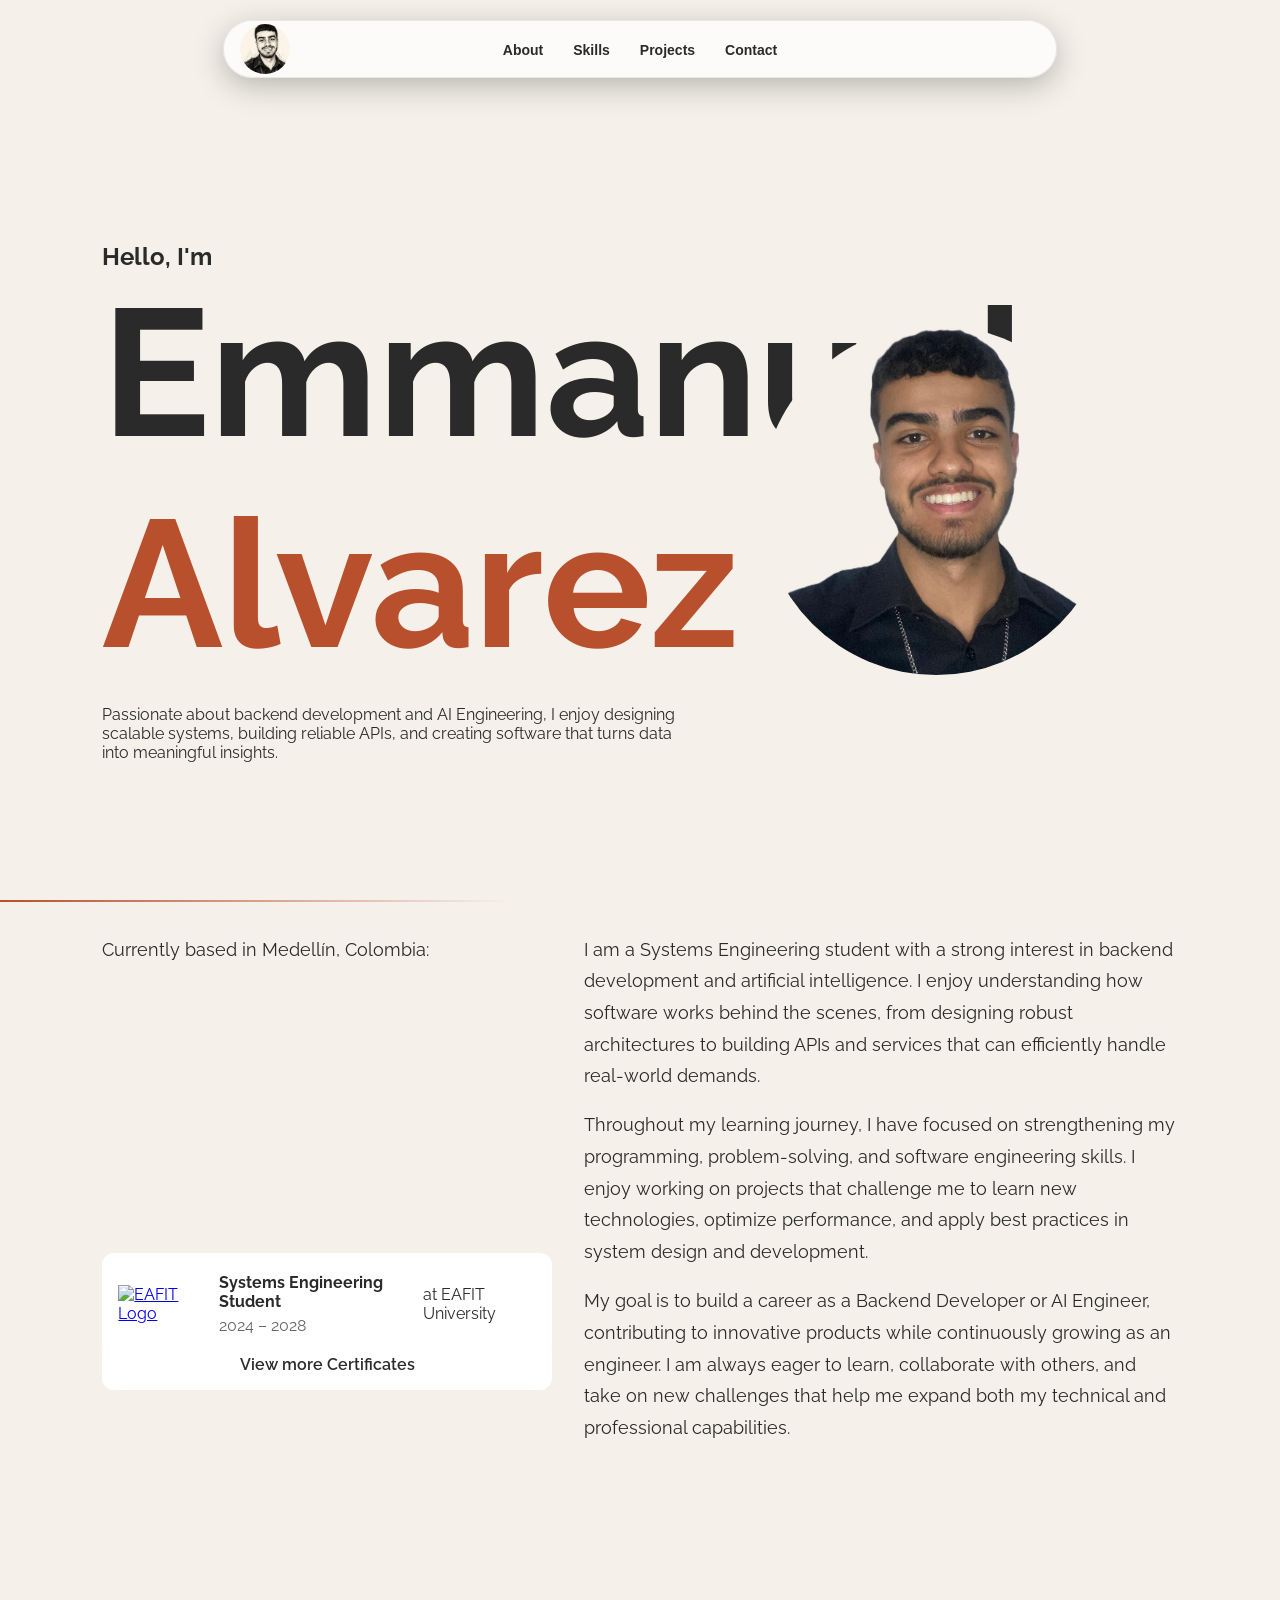
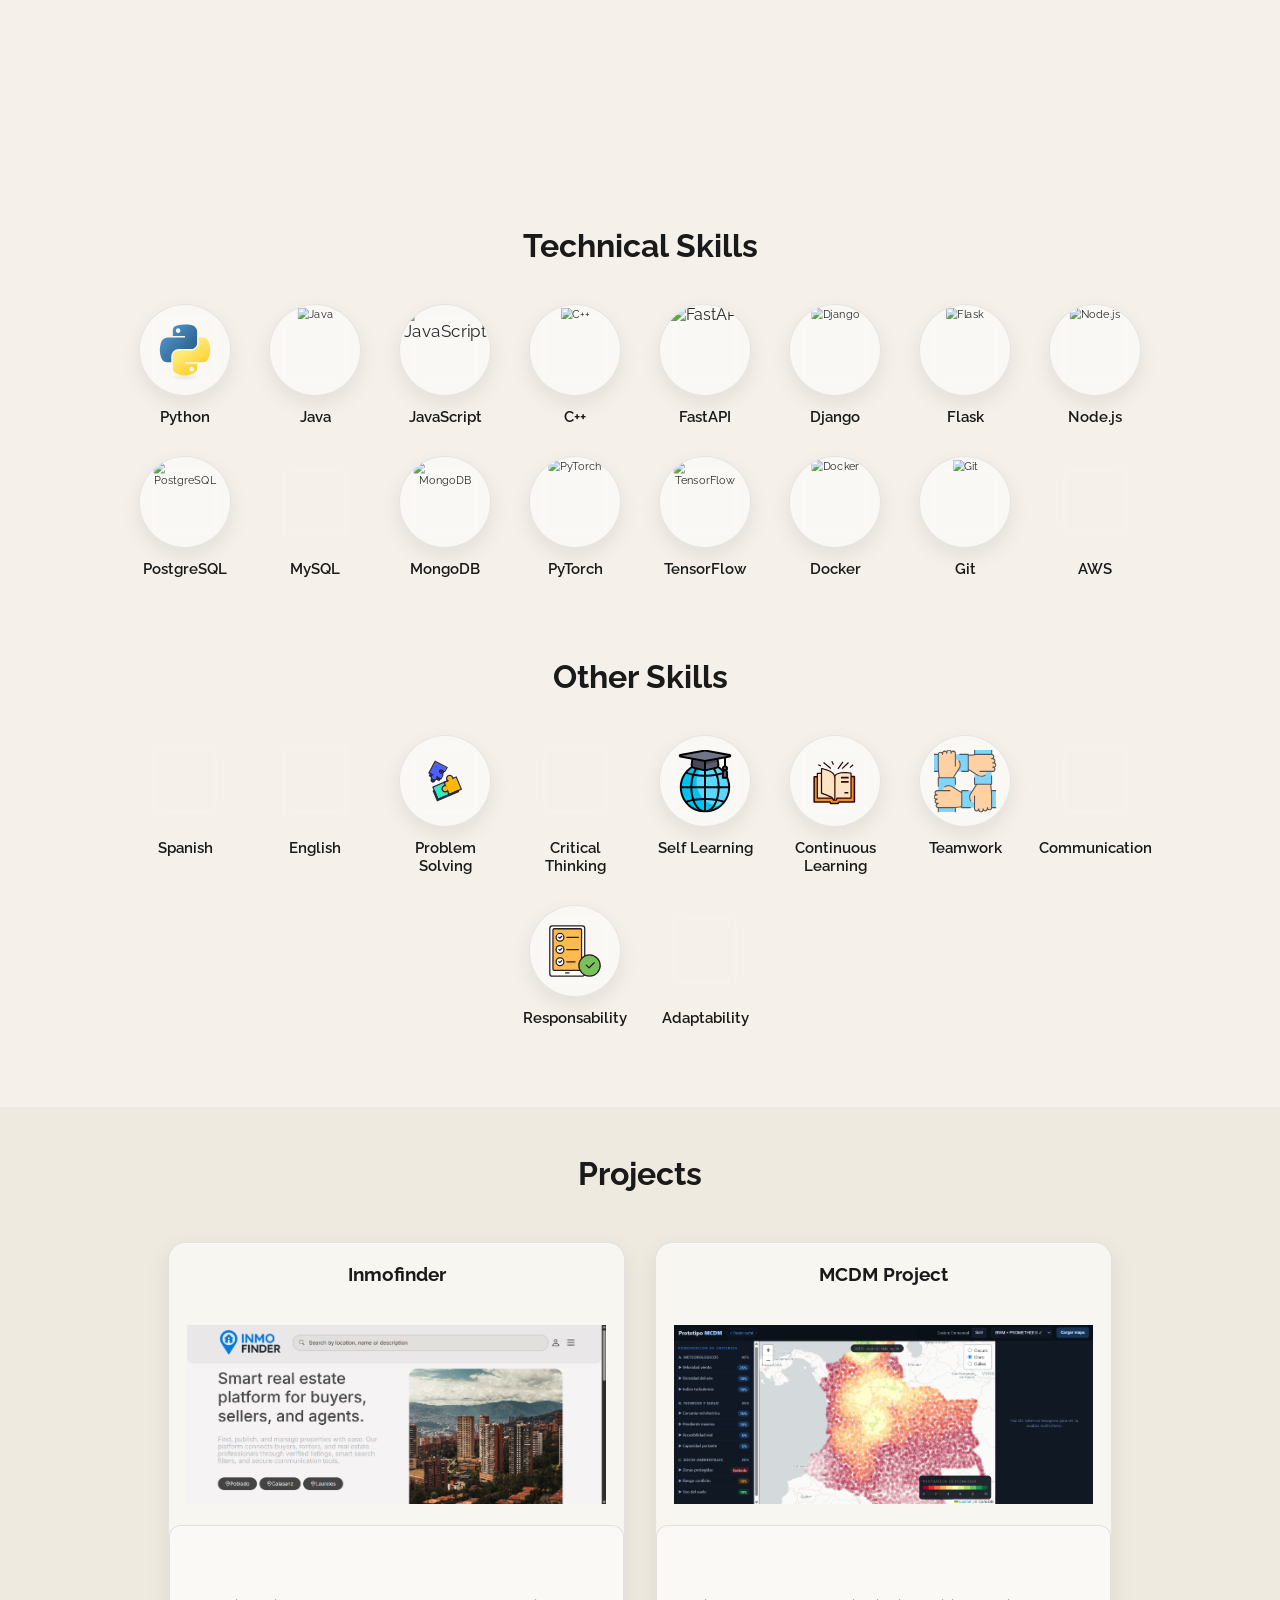
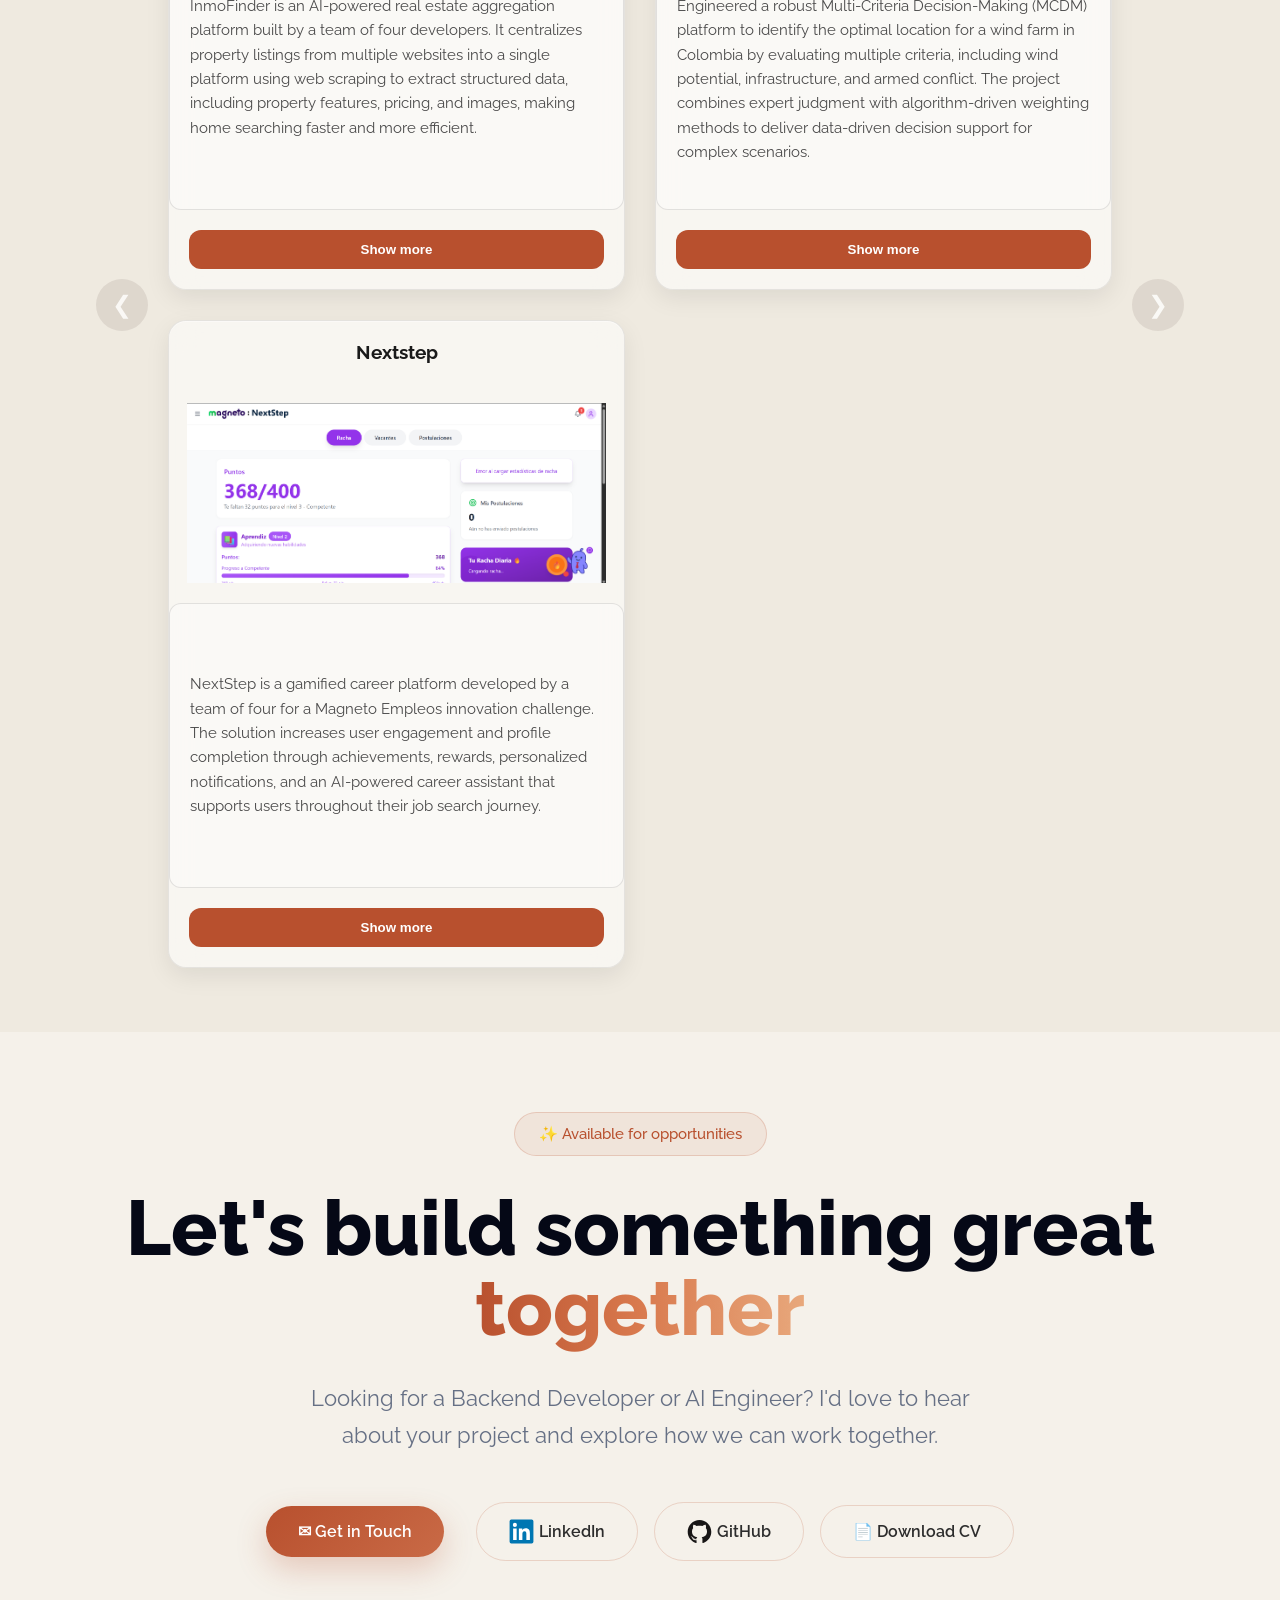
==== index.html @ 3310d873 "fix(estructure)" ====
<!DOCTYPE html>
<html lang="es">
<head>
    <meta charset="UTF-8">
    <meta http-equiv="X-UA-Compatible" content="IE=edge">
    <meta name="viewport" content="width=device-width, initial-scale=1.0">
    <link rel="stylesheet" href="index.css">
    <!-- Fuente del Proyecto Raleway -->
    <link href="https://fonts.googleapis.com/css2?family=Raleway:wght@500&display=swap" rel="stylesheet">
    <title>Emmanuel Alvarez | AI & Backend Developer</title>
    <link rel="icon" type="image/png" href="img/portrait.png">
</head>

<body>

    <script src="https://cdn.jsdelivr.net/npm/@emailjs/browser@4/dist/email.min.js"></script>

    <script>
        emailjs.init({
            publicKey: "1K0D6yAIFUztXibDL",
        });
    </script>

    <div id="topbar-container">
        <script src="topbar/topbar.js"></script>
    </div>


    <section id="introduction" class="section about">
        <div class="about-content">
            <h1>Hello, I'm</h1>
            <p class="about-name">Emmanuel<br><span style="color: #B8502E;"> Alvarez</span></p>
            <p>Passionate about backend development and AI Engineering, I enjoy designing scalable systems, building reliable APIs, and creating software that turns data into meaningful insights.</p>
        </div>

        <div class="about-image">
            <img src="img/profile.jpeg" alt="Profile Picture">
        </div>
    </section>


    <section id="about" class="section aboutExtended">

    <div class="about-left">
    
        <div class="about-location">
            <p>Currently based in Medellín, Colombia:</p>
        </div>

        <div class="about-map">
            <iframe
                src="https://www.google.com/maps?q=Medellin,Colombia&output=embed"
                loading="lazy">
            </iframe>
        </div>

        <div class="education-card">
            <a href="https://www.eafit.edu.co/" target="_blank">
                <img src="img/eafit_logo.jpg" alt="EAFIT Logo">
            </a>
        
            <div class="education-info">
                <h4>Systems Engineering Student</h4>
                <p>2024 – 2028</p>
            </div>

            <div><p>at EAFIT University</p></div>

        </div>

        
        <div id="certificates-container">
            <script src="certificates/certificates.js"></script>
        </div>

        <div class="certificates-link">
            <a href="#"  id="open-certificates">
                View more Certificates
            </a>
        </div>
    </div>

        <div class="about-description">
            <p>I am a Systems Engineering student with a strong interest in backend development and artificial intelligence. I enjoy understanding how software works behind the scenes, from designing robust architectures to building APIs and services that can efficiently handle real-world demands.</p>
            <p>Throughout my learning journey, I have focused on strengthening my programming, problem-solving, and software engineering skills. I enjoy working on projects that challenge me to learn new technologies, optimize performance, and apply best practices in system design and development.</p>
            <p>My goal is to build a career as a Backend Developer or AI Engineer, contributing to innovative products while continuously growing as an engineer. I am always eager to learn, collaborate with others, and take on new challenges that help me expand both my technical and professional capabilities.</p>
        </div>
    </section>

    <section id="skills" class="section skills">
        <div id="skills-container">
            <script src="skills/skills.js"></script>
        </div>
    </section>

    <section id="projects" class="section projects">
        <div id="projects-container">
            <script src="project-viewer/project-viewer.js"></script>
            <script src="projects/projects.js"></script>
        </div>
    </section>

    <section id="contact" class="section contact">
        <div class="contact-container">

            <span class="availability-badge">
              ✨ Available for opportunities
            </span>

            <h2 class="contact-title">
              Let's build something great
              <span>together</span>
            </h2>

            <p class="contact-description">
              Looking for a Backend Developer or AI Engineer? I'd love 
              to hear about your project and explore how we can work together.
            </p>

            <div class="contact-actions">
                <a
                    href="#"
                    id="open-contact-form"
                    class="btn btn-primary"
                >
                  ✉ Get in Touch
                </a>
                <div id="contact-form-container">
                    <script src="contact-form/contact-form.js"></script>
                </div>

                <a
                  href="https://www.linkedin.com/in/emmanuel-a-228139344/"
                  target="_blank"
                  class="btn btn-secondary"
                >
                    <img src="img/linkedin.svg" alt="LinkedIn Icon"  class="social-icon">
                    LinkedIn
                </a>

                <a
                  href="https://github.com/Emmanuel0930"
                  target="_blank"
                  class="btn btn-secondary"
                >

                    <img src="img/github.svg" alt="GitHub Icon"  class="social-icon">
                    GitHub
                </a>
                <a
                    href="docs/Emmanuel_A_CV.pdf"
                    download="Emmanuel_A_CV.pdf"
                    class="btn btn-secondary"
                >
                    📄 Download CV
                </a>
            </div>
        </div>
    </section>
</body>
</html>
---- index.css ----
body {
    margin: 0;
    padding-top: 100px;
    background: #F5F1EA;
    color: #2a2a2a;
    font-family: 'Raleway', sans-serif;
}

.section {
    min-height: 100vh;
    display: flex;
}

.about {
    min-height: calc(100vh - 100px);
    background: #F5F1EA;
    display: flex;
    align-items: center;
    justify-content: space-between;
    padding: 0 8%;
}


.about-content {
    width: 55%;
}

.about-name {
    font-size: 20vh;
    font-weight: 700;
    margin-bottom: 1rem;
    margin-top: -1.5rem;
}

.about-image {
    width: 45%;
    display: flex;
    justify-content: center;
}

.about-image img {
    width: 350px;
    height: 350px;
    border-radius: 50%;
    object-fit: cover;
    object-position: center 90%;
}


.about::after {
    content: "";
    position: absolute;
    bottom: -2px;

    left:0%;
    transform: translateX(-50%);

    width: 80%;
    height: 2px;

    background: linear-gradient(
        90deg,
        transparent,
        #B8502E,
        transparent
    );
}

.aboutExtended {
    display: flex;
    justify-content: space-between;
    padding: 0 8%;
}
.about-description {
    font-size: 1.1rem;
    line-height: 1.8;
    max-width: 620px;
    margin-left: auto;
    margin-top: 1rem;
}

.about-left {
    width: 450px;
    flex-shrink: 0;

    display: flex;
    flex-direction: column;
    align-items: stretch;
    margin-top: 1rem;
    margin-right: 2rem;
}

.about-location {
    line-height: 1.8;
    font-size: 1.1rem;
    font-weight: 2000;
}

.about-map iframe {
    
    width: 100%;
    height: 250px;
    border: none;
    border-radius: 12px;
}

.education-card {
    
    background: #ffffff;
    border-radius: 12px;
    padding: 1rem;
    margin-top: 1rem;

    display: flex;
    align-items: center;
    gap: 1rem;
}

.education-card img {
    width: 60px;
    height: auto;
}

.education-info h4 {
    margin: 0;
    font-size: 1rem;
}

.education-info p {
    margin: 0.3rem 0 0;
    color: #666;
}

.certificates-link {
    
    margin-top: -1rem;
    background: #ffffff;
    border-radius: 12px;
    padding: 1rem 7rem;

    text-align: center;
    transition: 0.3s;
}

.certificates-link:hover {
    transform: translateY(-2px);
}

.certificates-link a {
    text-decoration: none;
    color: inherit;
    font-weight: 600;
}


.skills {
    background: #F5F1EA;
}

.projects {
    background: #EFEAE0;
    padding: 2rem 0rem;
}

.contact {
    background: #F5F1EA;
    padding: 2rem 2rem;
}


.contact-container {
    max-width: 1400px;
    margin: 0 auto;

    padding: 3rem 2rem;

    text-align: center;
    
}

.availability-badge {
  display: inline-block;

  padding: 0.75rem 1.5rem;

  border-radius: 999px;

  border: 1px solid rgba(184, 80, 46, 0.2);

  color: #B8502E;

  background: rgba(184, 80, 46, 0.08);

  font-size: 0.95rem;
  font-weight: 500;

  margin-bottom: 2rem;
}

.contact-title {
  font-size: clamp(3rem, 6vw, 5.5rem);
  font-weight: 800;

  line-height: 1.05;

  color: #050816;

  max-width: 1100px;

  margin: 0 auto 2rem;
}

.contact-title span {
  background: linear-gradient(
    90deg,
    #B8502E,
    #D97A4E,
    #E8A87C
  );

  -webkit-background-clip: text;
  -webkit-text-fill-color: transparent;
}

.contact-description {
  max-width: 700px;

  margin: 0 auto 3rem;

  font-size: 1.35rem;
  line-height: 1.7;

  color: #667085;
}

.contact-actions {
  display: flex;
  justify-content: center;
  align-items: center;

  gap: 1rem;

  flex-wrap: wrap;
}

.btn {
  display: inline-flex;
  align-items: center;
  justify-content: center;

  padding: 1rem 2rem;

  border-radius: 999px;

  text-decoration: none;

  font-weight: 600;

  transition: all 0.3s ease;

    gap: 0.3rem;
}

.btn-primary {
  background: linear-gradient(
    135deg,
    #B8502E,
    #C96A46
  );

  color: white;

  box-shadow:
    0 12px 30px rgba(184, 80, 46, 0.25);
}

.btn-primary:hover {
  transform: translateY(-3px);
}

.btn-secondary {
  background: transparent;

  color: #2c2c2c;

  border: 1px solid rgba(184, 80, 46, 0.2);
}

.btn-secondary:hover {
  background: rgba(184, 80, 46, 0.05);

  transform: translateY(-3px);
}

.social-icon {
  width: 25px;
  height: 25px;
  
}


html {
    scroll-behavior: smooth;
}
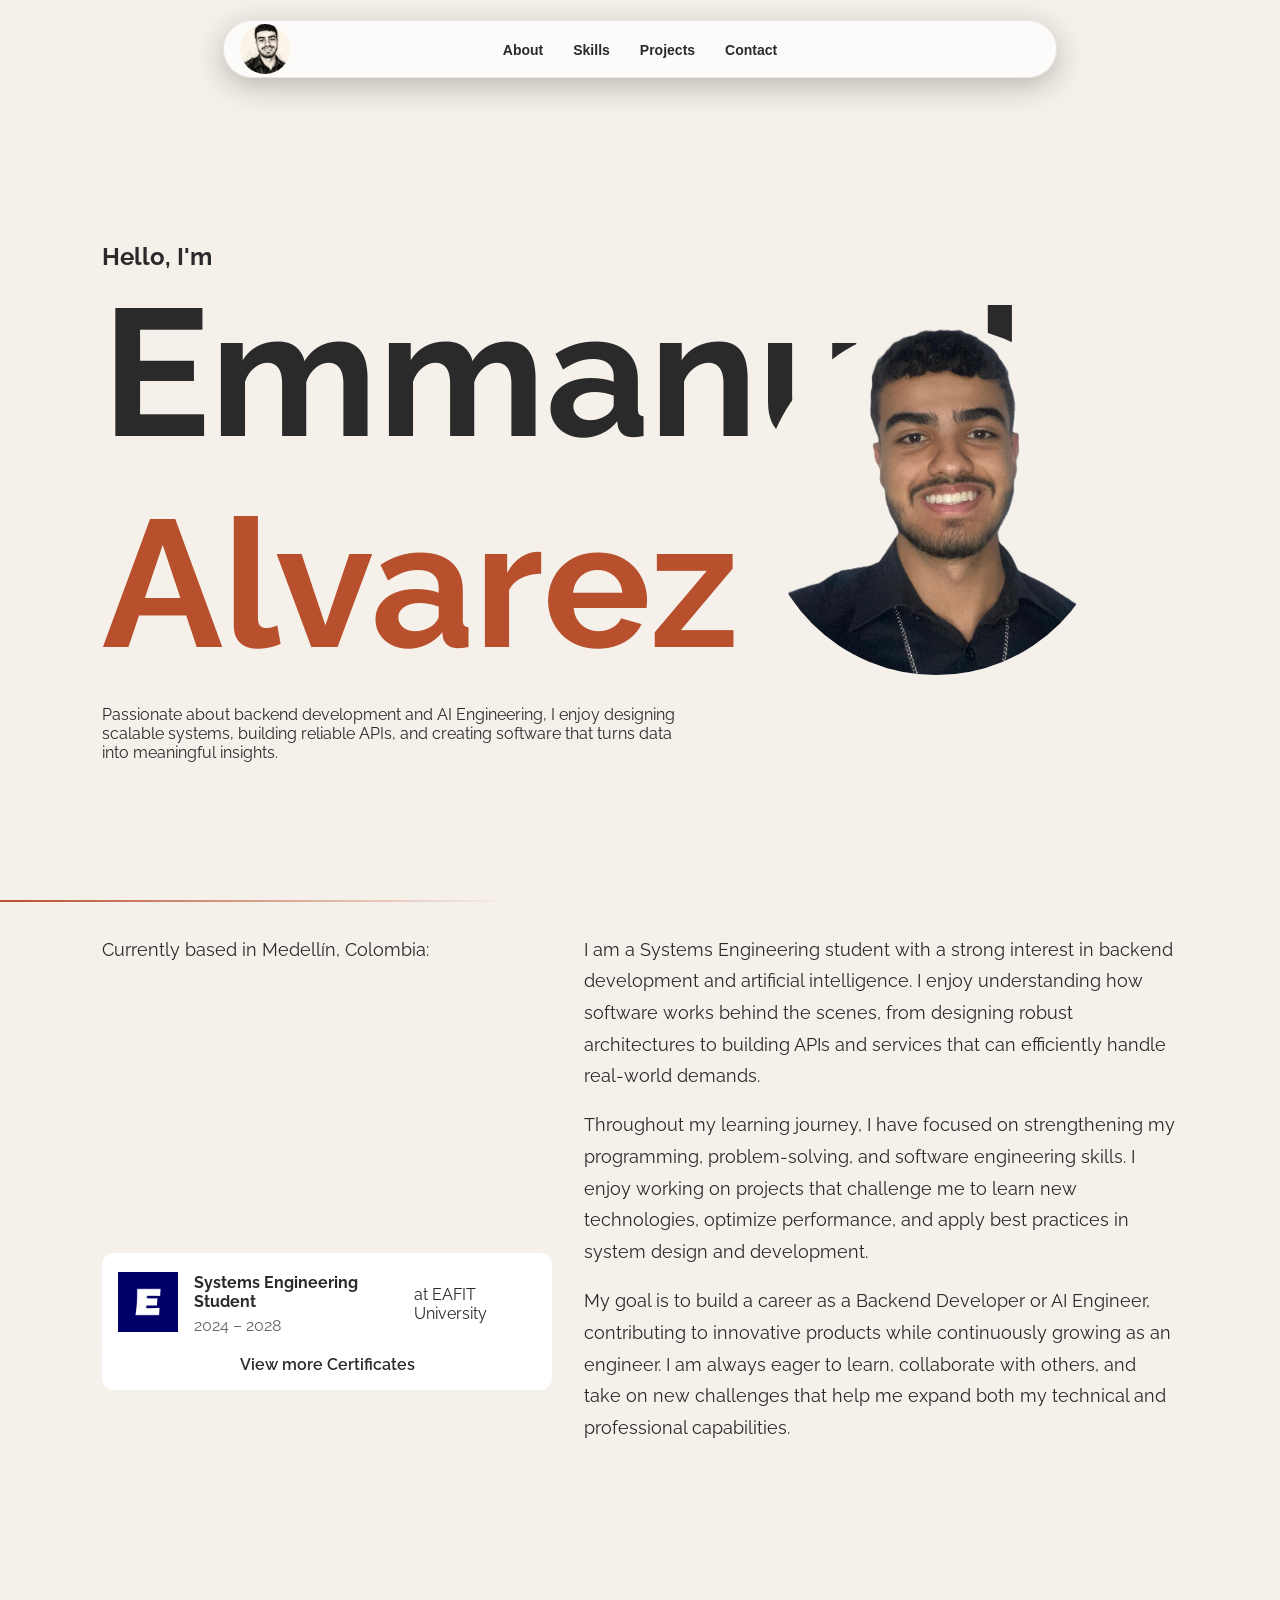
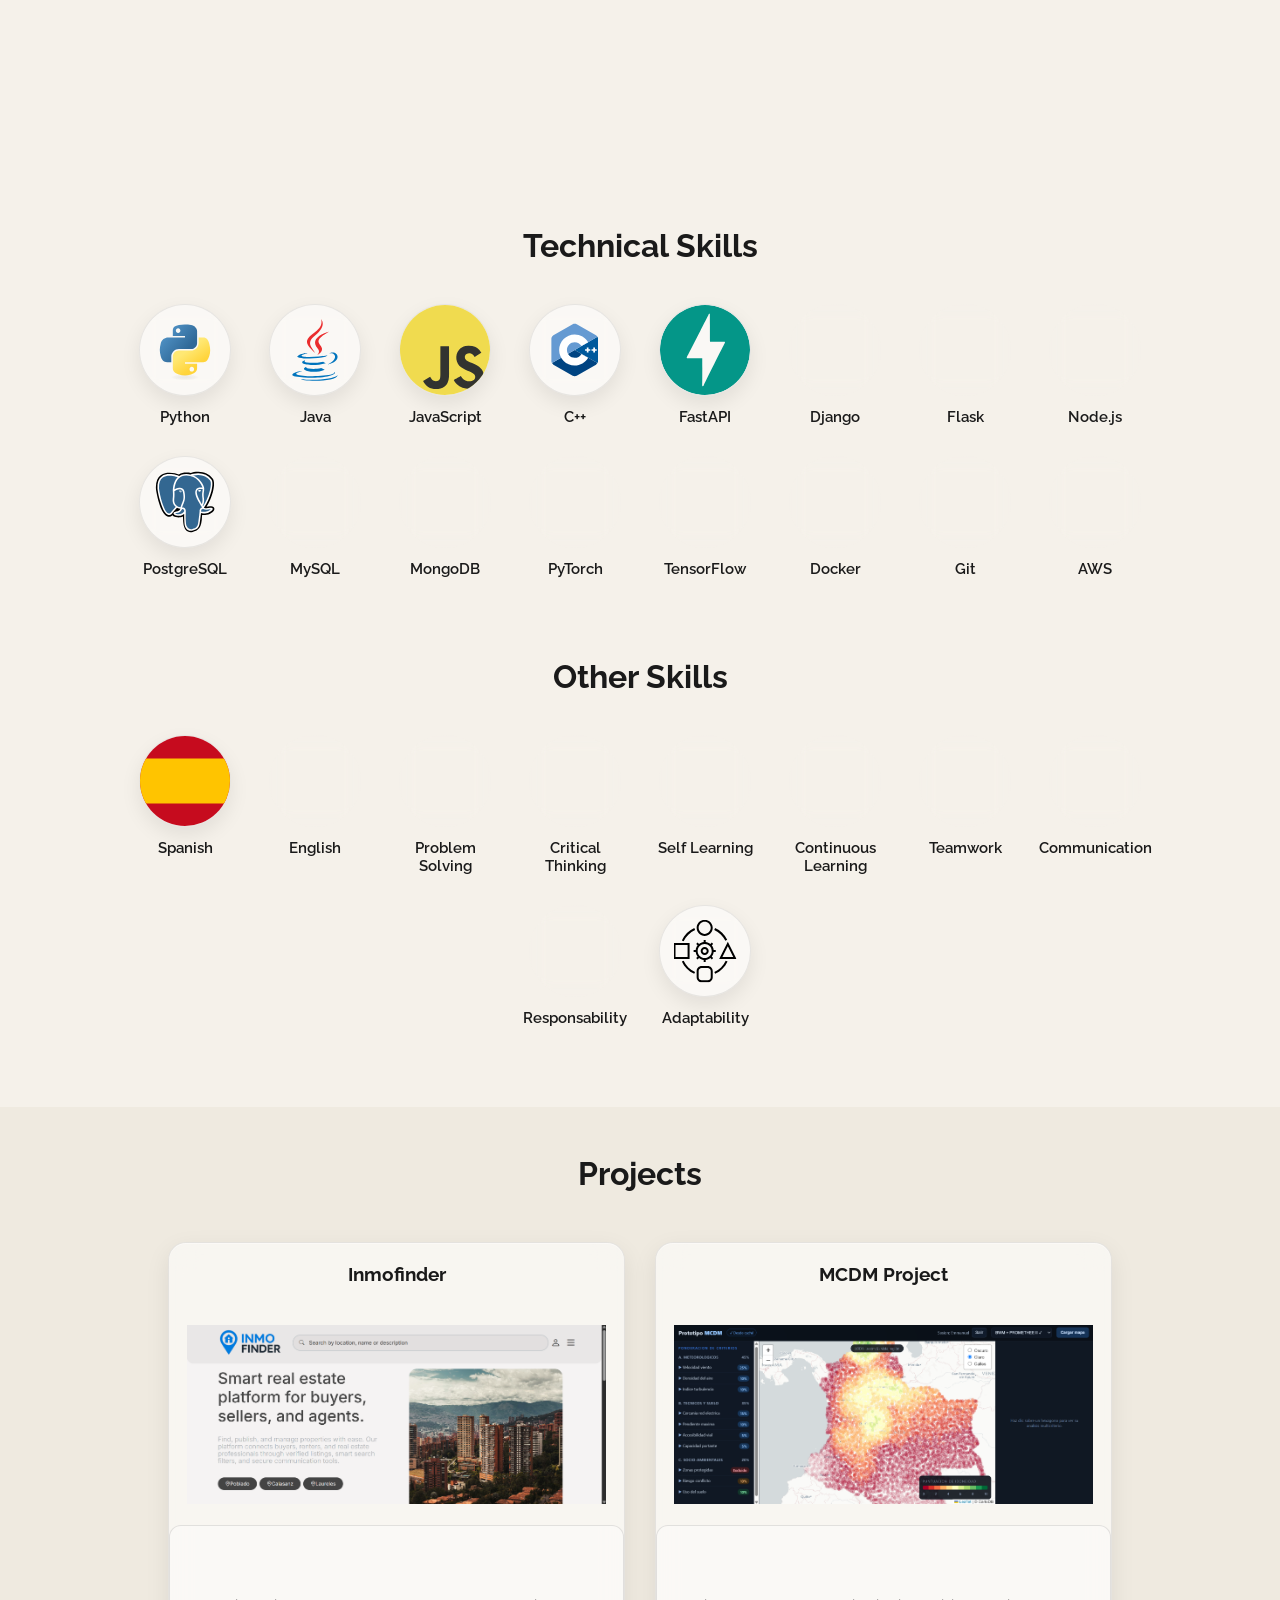
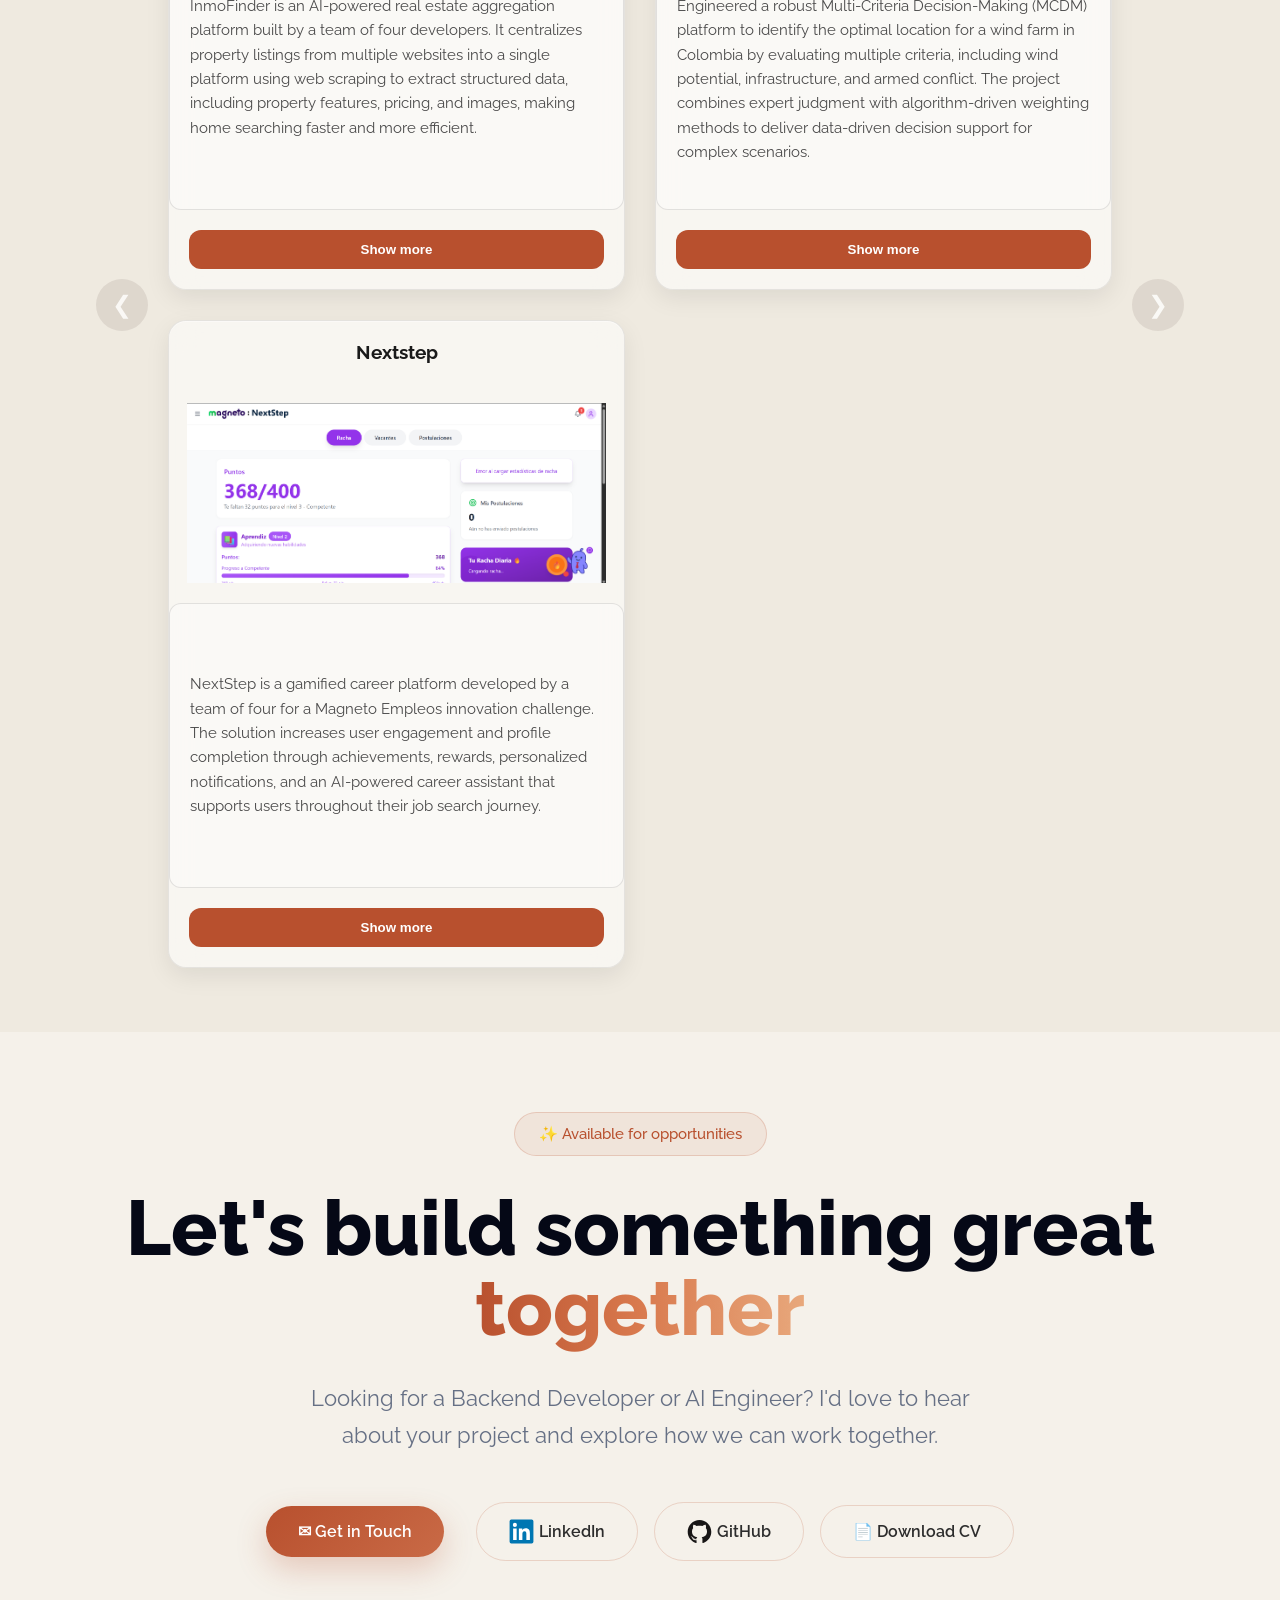
==== commit 1c288c24: "Fix image filename case for EAFIT logo" ====
--- a/index.html
+++ b/index.html
@@ -56,7 +56,7 @@
 
         <div class="education-card">
             <a href="https://www.eafit.edu.co/" target="_blank">
-                <img src="img/eafit_logo.jpg" alt="EAFIT Logo">
+                <img src="img/EAFIT_logo.jpg" alt="EAFIT Logo">
             </a>
         
             <div class="education-info">
@@ -158,4 +158,4 @@
         </div>
     </section>
 </body>
-</html>+</html>
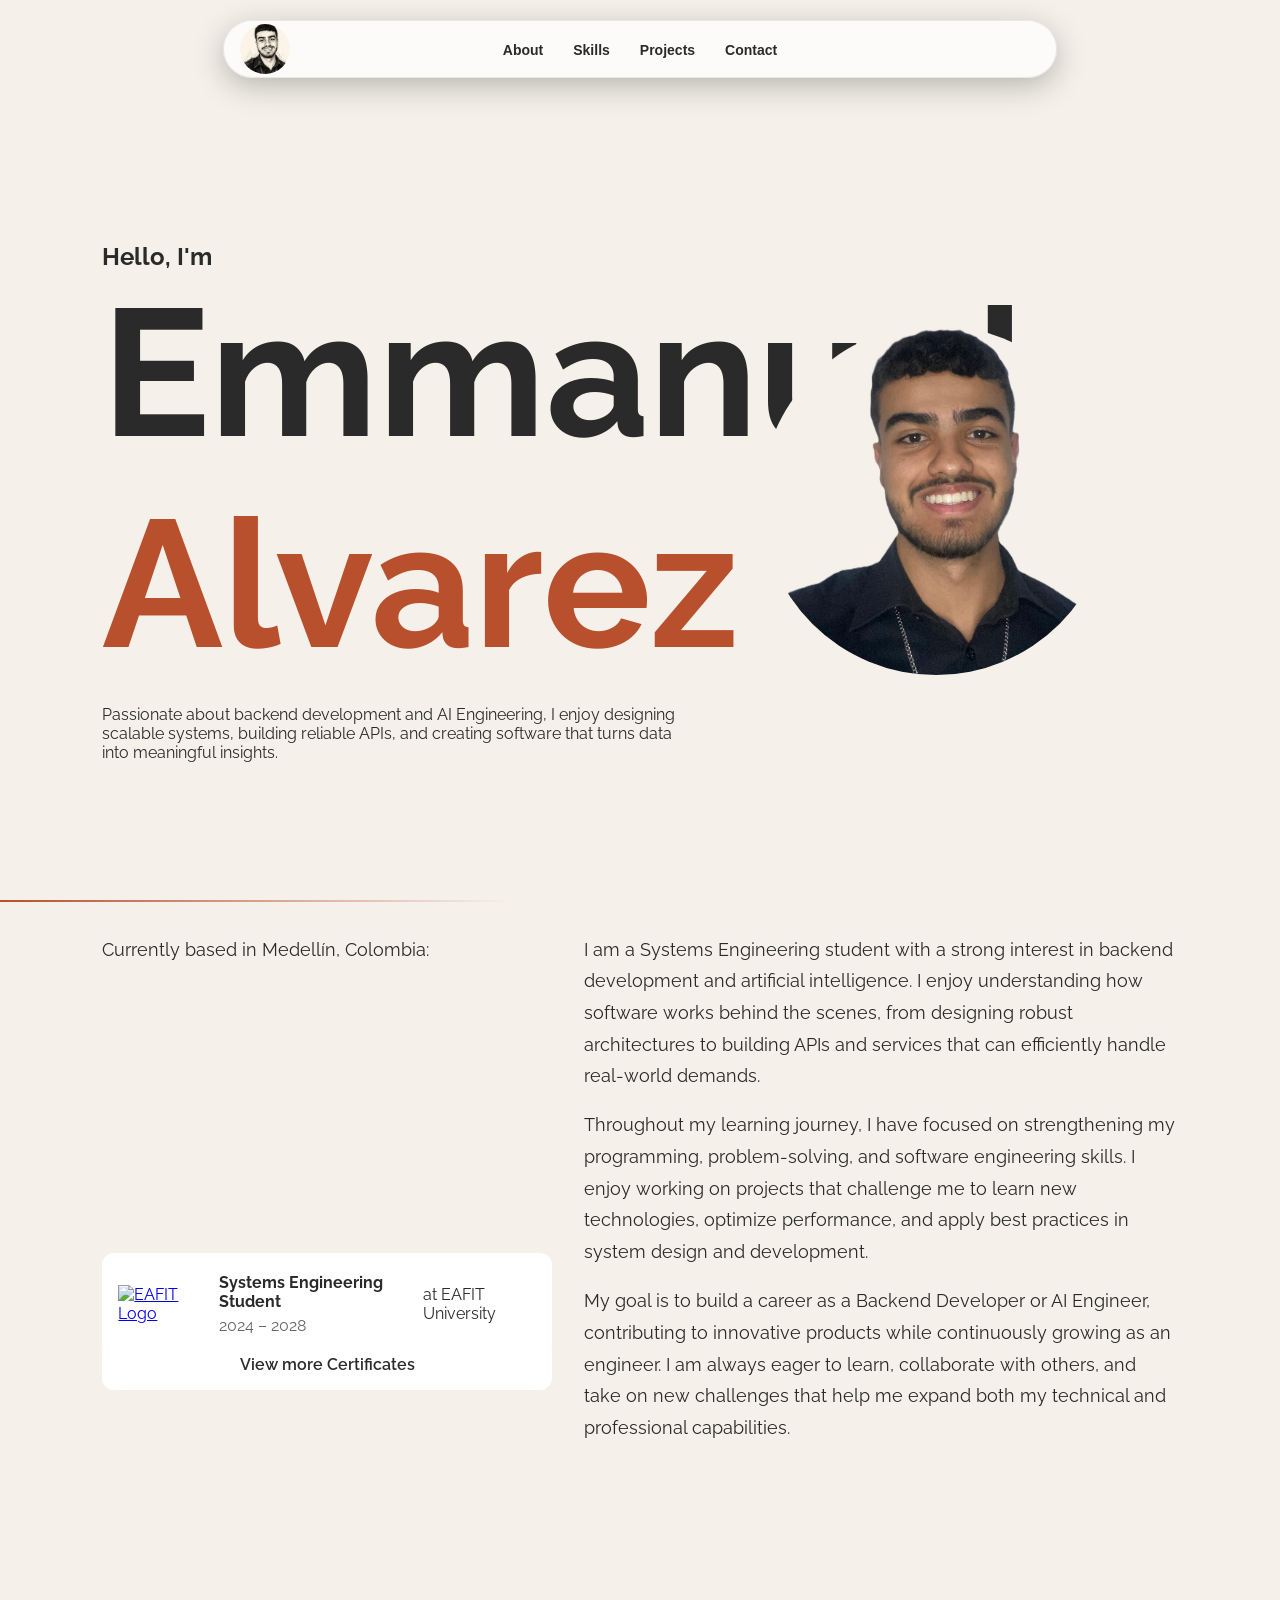
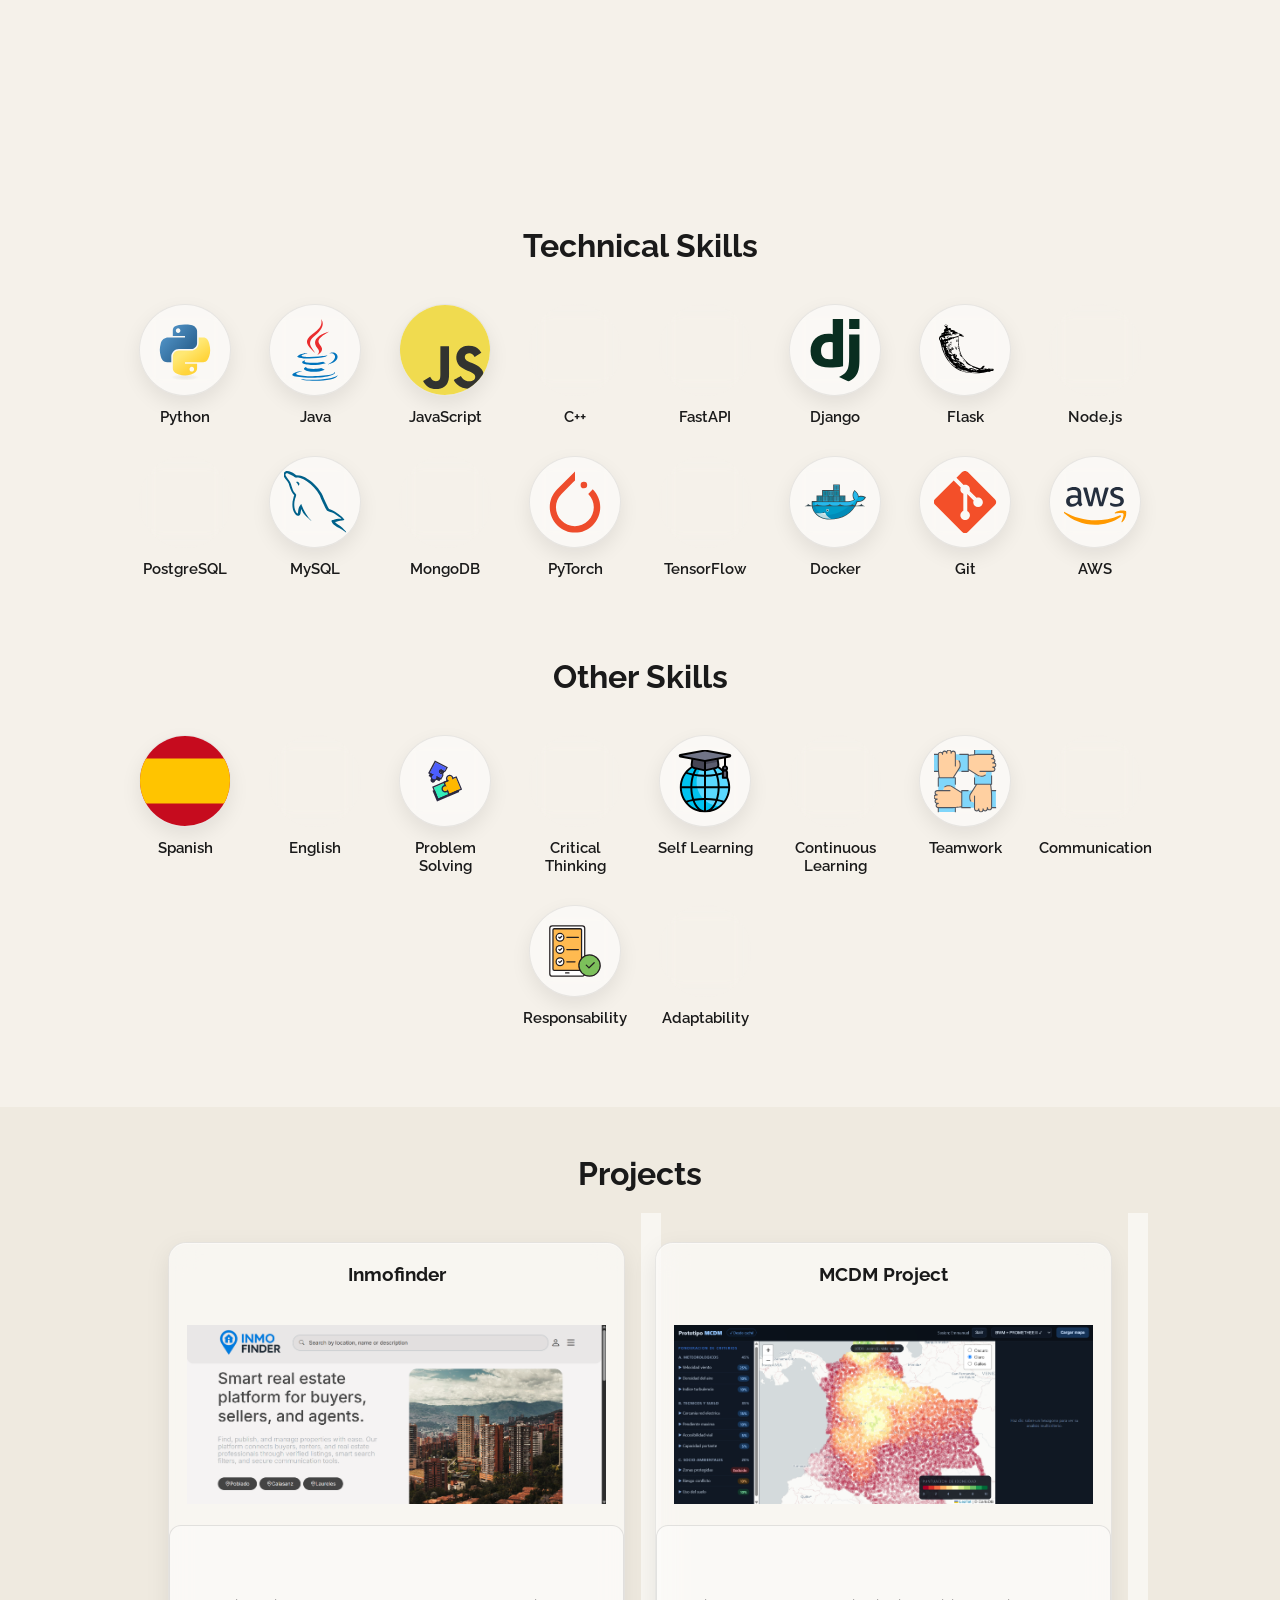
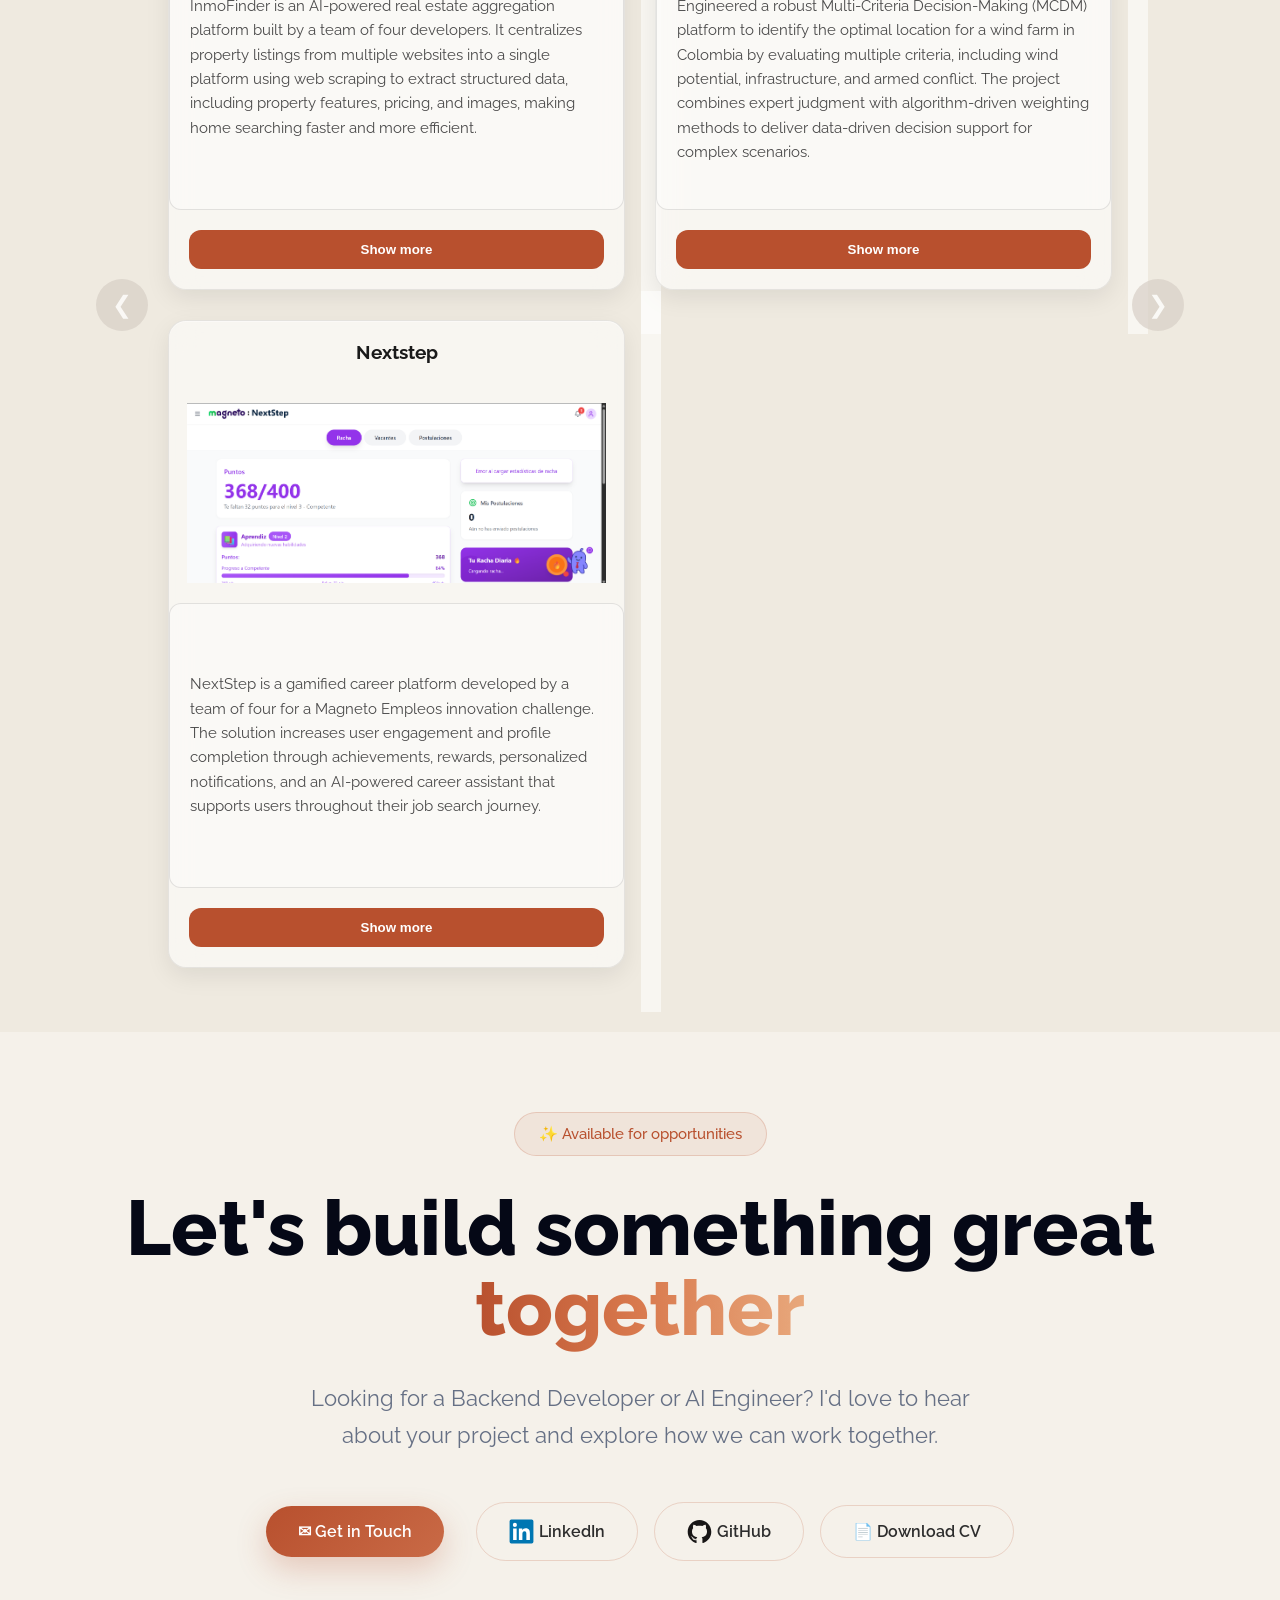
==== commit 096357b0: "fix(certificates)" ====
--- a/index.html
+++ b/index.html
@@ -56,7 +56,7 @@
 
         <div class="education-card">
             <a href="https://www.eafit.edu.co/" target="_blank">
-                <img src="img/EAFIT_logo.jpg" alt="EAFIT Logo">
+                <img src="img/eafit_logo.jpg" alt="EAFIT Logo">
             </a>
         
             <div class="education-info">
@@ -148,8 +148,8 @@
                     GitHub
                 </a>
                 <a
-                    href="docs/Emmanuel_A_CV.pdf"
-                    download="Emmanuel_A_CV.pdf"
+                    href="assets/Emmanuel_Alvarez_Castrillon_CV.pdf"
+                    download="Emmanuel_Alvarez_Castrillon_CV.pdf"
                     class="btn btn-secondary"
                 >
                     📄 Download CV
@@ -158,4 +158,4 @@
         </div>
     </section>
 </body>
-</html>
+</html>
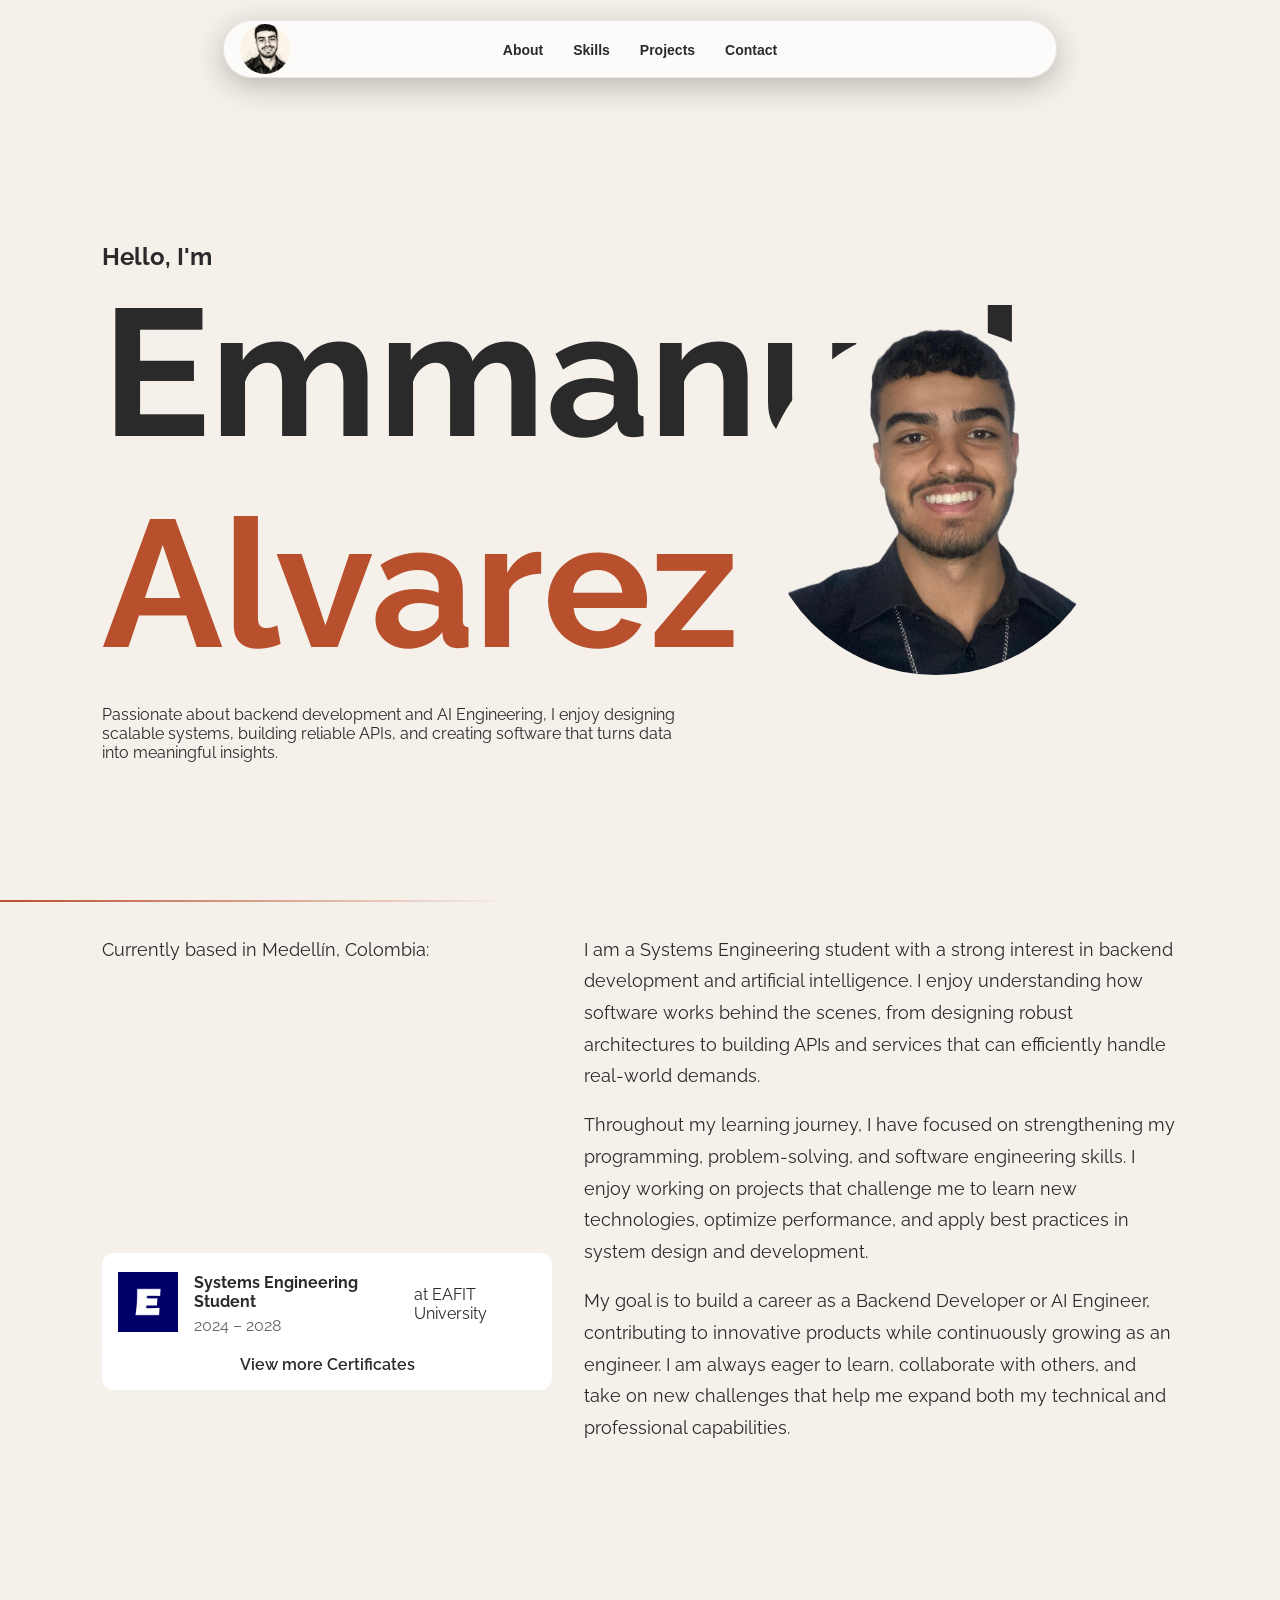
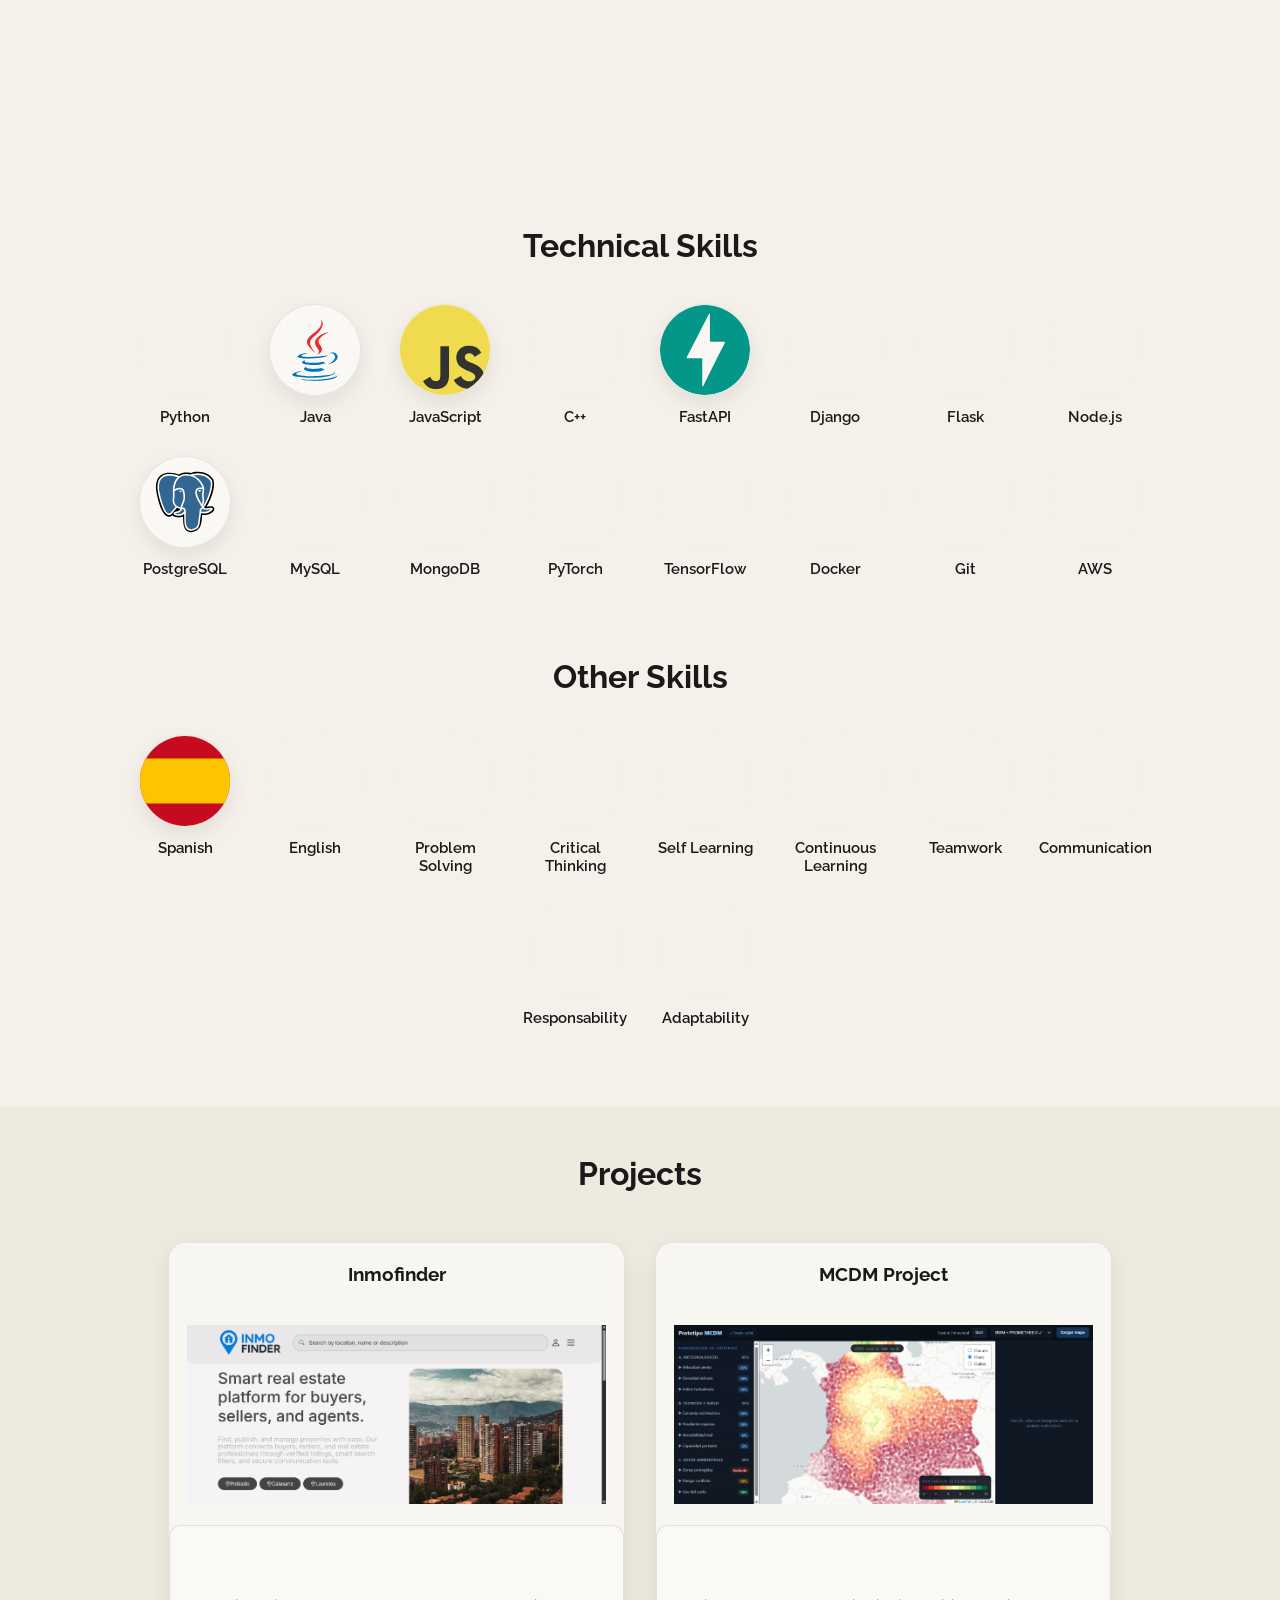
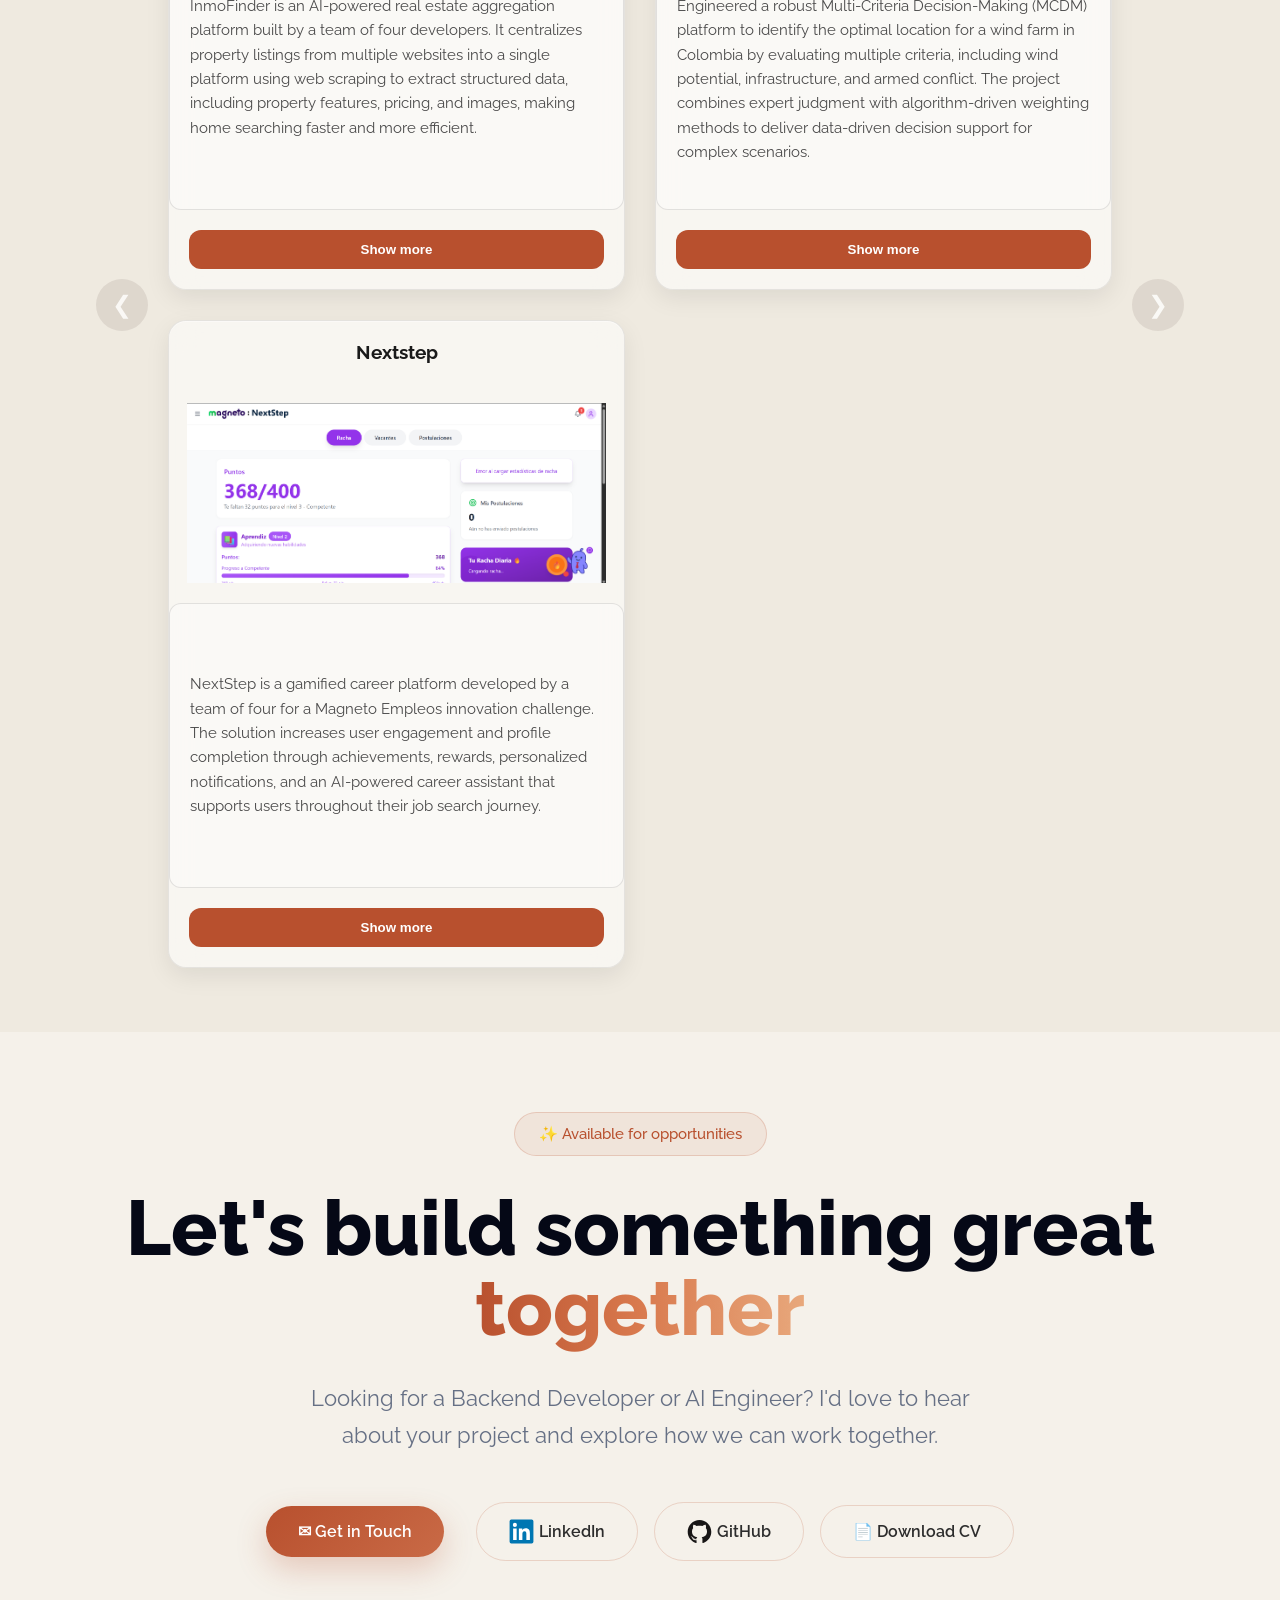
==== commit 11615729: "Merge branch 'frontend'" ====
--- a/index.html
+++ b/index.html
@@ -56,7 +56,7 @@
 
         <div class="education-card">
             <a href="https://www.eafit.edu.co/" target="_blank">
-                <img src="img/eafit_logo.jpg" alt="EAFIT Logo">
+                <img src="img/EAFIT_logo.jpg" alt="EAFIT Logo">
             </a>
         
             <div class="education-info">
@@ -158,4 +158,4 @@
         </div>
     </section>
 </body>
-</html>+</html>
